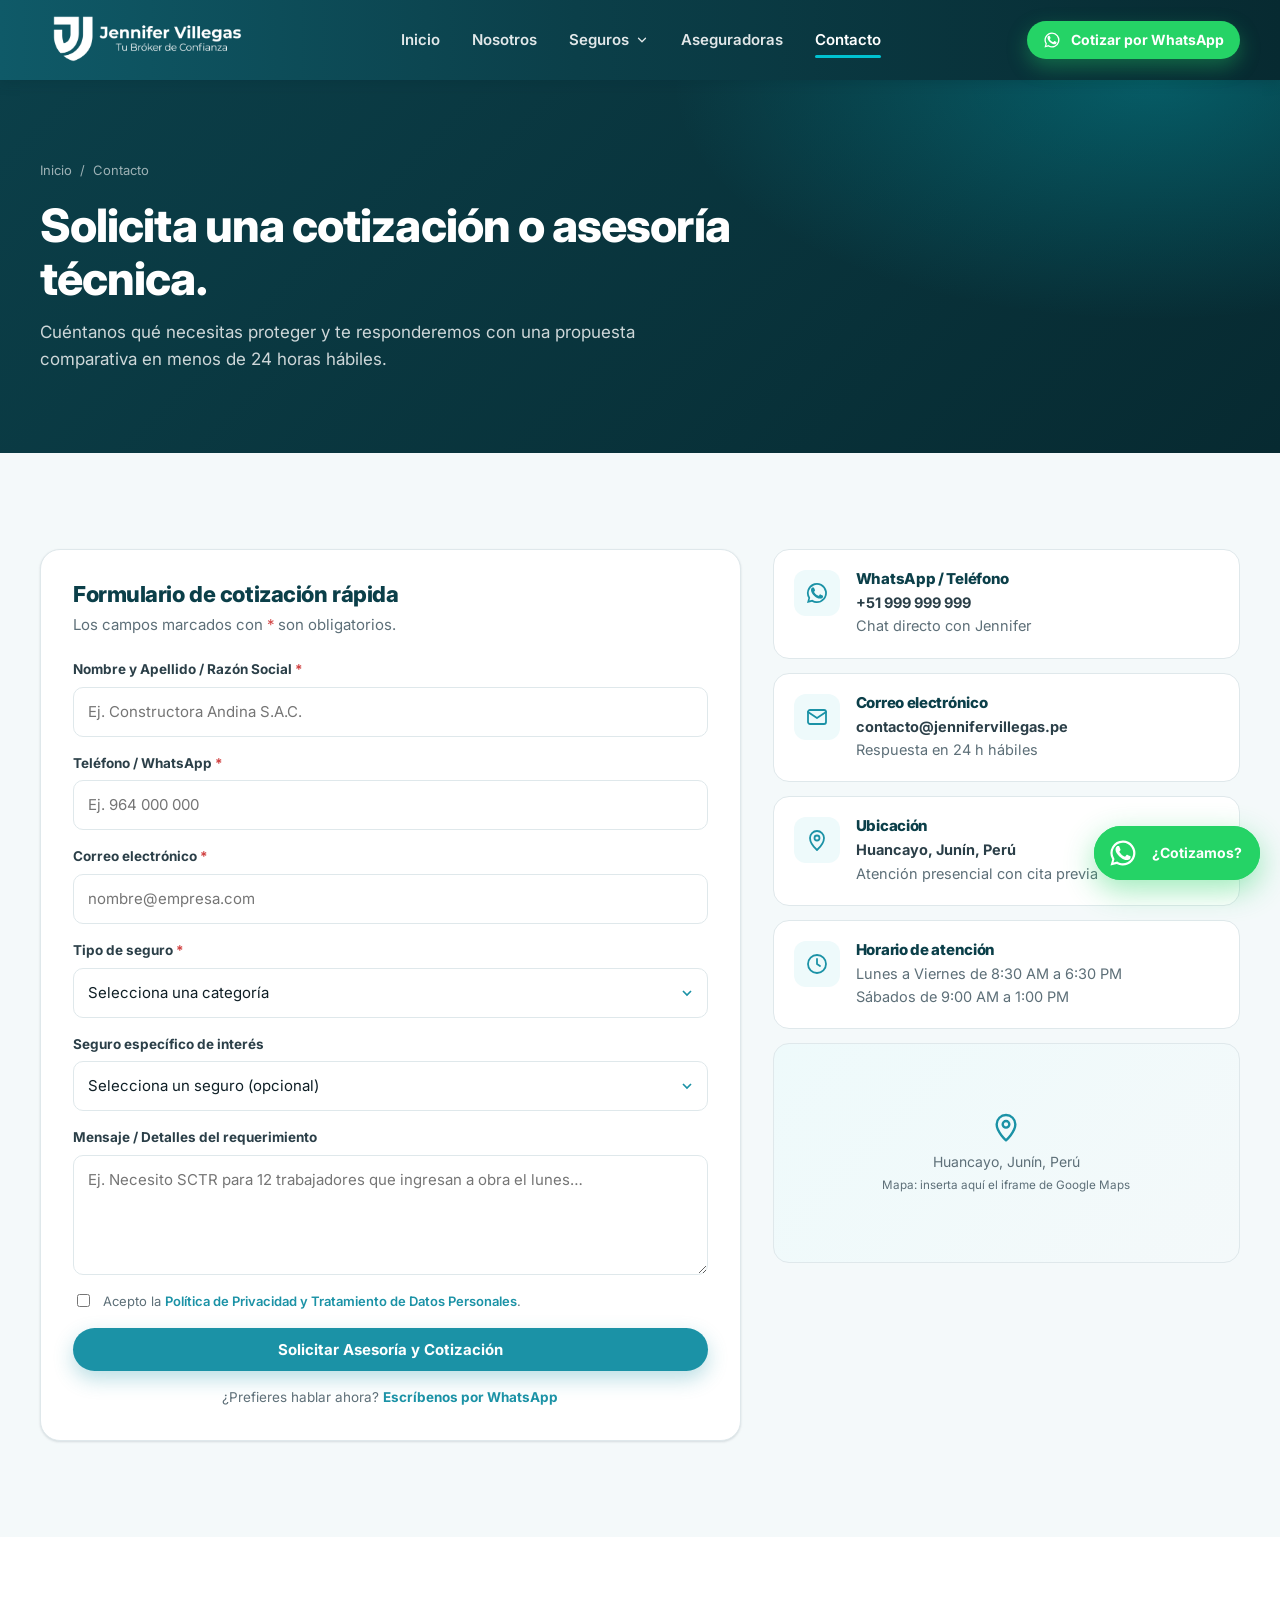
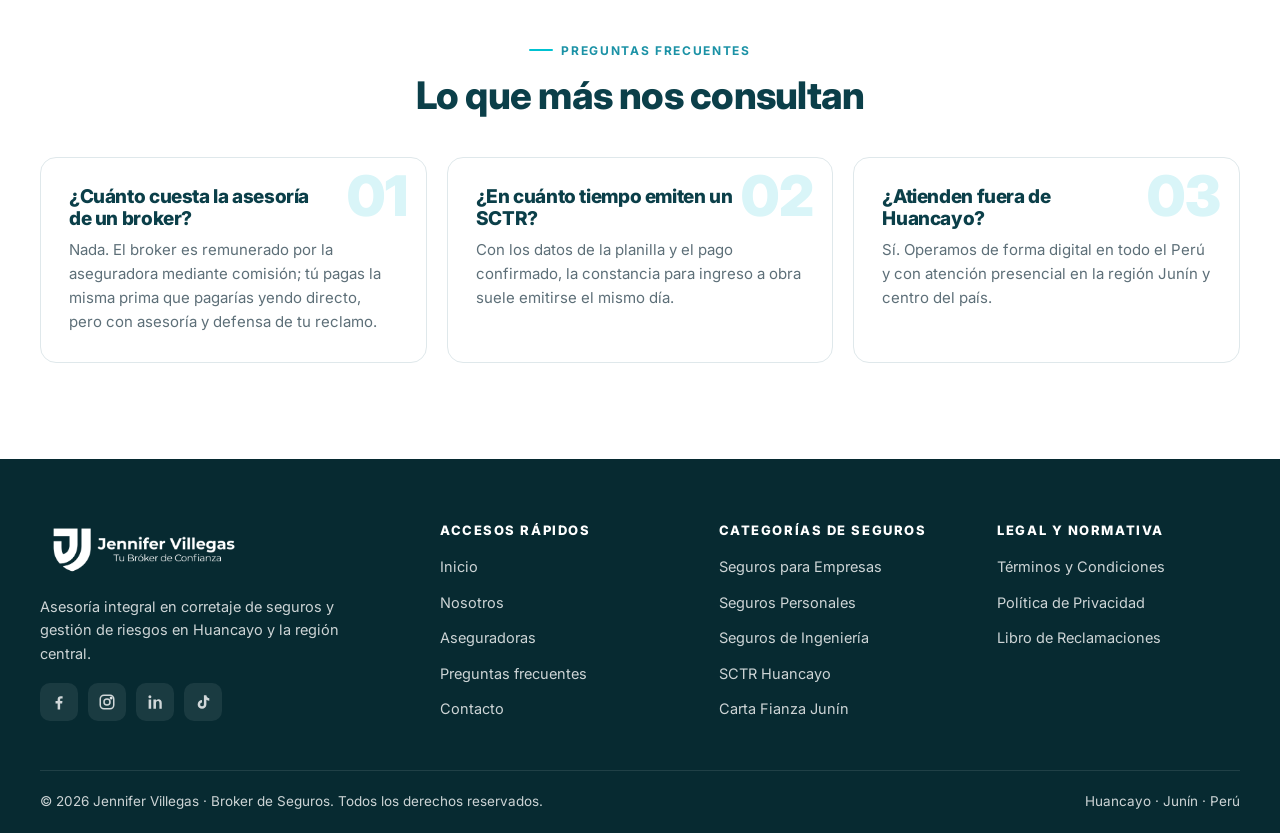
==== contacto.html @ 3c74473f "Sitio web Jennifer Villegas · Broker de Seguros (HTML/CSS/JS) Inicio, Nosotros, catálogo de seguros " ====
<!DOCTYPE html>
<html lang="es">
<head>
  <meta charset="UTF-8">
  <meta name="viewport" content="width=device-width, initial-scale=1">
  <title>Contacto y Cotizador | Jennifer Villegas · Broker de Seguros</title>
  <meta name="description" content="Solicita una cotización o asesoría técnica en seguros. Atención en Huancayo, Junín y todo el Perú por WhatsApp y correo.">
  <meta name="keywords" content="broker de seguros en Huancayo, SCTR Huancayo, carta fianza Junín, seguro vehicular, SOAT, vida ley, EPS, seguro CAR, corredor de seguros Huancayo">
  <meta name="author" content="Jennifer Villegas · Broker de Seguros">
  <meta name="robots" content="index, follow">
  <link rel="canonical" href="https://www.jennifervillegas.pe/contacto.html">
  <meta property="og:type" content="website">
  <meta property="og:locale" content="es_PE">
  <meta property="og:title" content="Contacto y Cotizador | Jennifer Villegas · Broker de Seguros">
  <meta property="og:description" content="Solicita una cotización o asesoría técnica en seguros. Atención en Huancayo, Junín y todo el Perú por WhatsApp y correo.">
  <meta property="og:image" content="assets/img/logo-cuadrado.png">
  <link rel="icon" type="image/png" href="assets/img/favicon.png">
  <link rel="preconnect" href="https://fonts.googleapis.com">
  <link rel="preconnect" href="https://fonts.gstatic.com" crossorigin>
  <link href="https://fonts.googleapis.com/css2?family=Inter:wght@400;500;600;700;800;900&display=swap" rel="stylesheet">
  <link rel="stylesheet" href="assets/css/styles.css">
  <script type="application/ld+json">
  {
    "@context": "https://schema.org",
    "@type": ["InsuranceAgency", "LocalBusiness"],
    "name": "Jennifer Villegas · Broker de Seguros",
    "description": "Broker de seguros independiente en Huancayo. SCTR, Vida Ley, Carta Fianza, EPS, seguro vehicular, SOAT y seguros de ingeniería.",
    "image": "assets/img/logo-cuadrado.png",
    "address": { "@type": "PostalAddress", "addressLocality": "Huancayo", "addressRegion": "Junín", "addressCountry": "PE" },
    "areaServed": "Perú",
    "openingHoursSpecification": [
      { "@type": "OpeningHoursSpecification", "dayOfWeek": ["Monday","Tuesday","Wednesday","Thursday","Friday"], "opens": "08:30", "closes": "18:30" },
      { "@type": "OpeningHoursSpecification", "dayOfWeek": "Saturday", "opens": "09:00", "closes": "13:00" }
    ]
  }
  </script>
</head>
<body>
<!-- ===================== HEADER ===================== -->
<header class="header">
  <div class="container header__inner">
    <a class="brand" href="index.html" aria-label="Jennifer Villegas · Broker de Seguros, inicio">
      <img src="assets/img/logo-horizontal-blanco.png" alt="Jennifer Villegas · Tu Bróker de Confianza" width="220" height="60">
    </a>

    <nav class="nav" aria-label="Navegación principal">
      <ul class="nav__list">
        <li class="nav__item"><a class="nav__link" href="index.html">Inicio</a></li>
        <li class="nav__item"><a class="nav__link" href="nosotros.html">Nosotros</a></li>
        <li class="nav__item nav__item--mega">
          <a class="nav__link" href="seguros.html" aria-haspopup="true">Seguros <span data-icon="chevron"></span></a>
          <div class="mega">
            <div class="mega__col">
              <h4><span data-icon="building"></span> Empresas</h4>
              <a href="seguros.html#carta-fianza">Carta Fianza</a>
              <a href="seguros.html#sctr">SCTR (Salud y Pensión)</a>
              <a href="seguros.html#vida-ley">Vida Ley (D.L. 688)</a>
              <a href="seguros.html#eps">EPS</a>
              <a href="seguros.html#seguro-credito">Seguro de Crédito</a>
              <a href="seguros.html#multiriesgo">Seguro Multiriesgo</a>
              <a class="mega__all" href="seguros.html#empresas">Ver todos →</a>
            </div>
            <div class="mega__col">
              <h4><span data-icon="users"></span> Personales</h4>
              <a href="seguros.html#soat">SOAT Digital</a>
              <a href="seguros.html#vehicular">Seguro Vehicular</a>
              <a href="seguros.html#accidentes-personales">Accidentes Personales</a>
              <a href="seguros.html#salud">Seguro de Salud</a>
              <a href="seguros.html#vida-devolucion">Vida Devolución</a>
              <a href="seguros.html#transporte-carga">Transporte de Carga</a>
              <a class="mega__all" href="seguros.html#personales">Ver todos →</a>
            </div>
            <div class="mega__col">
              <h4><span data-icon="crane"></span> Ingeniería</h4>
              <a href="seguros.html#car">Seguro CAR (Todo Riesgo Construcción)</a>
              <a href="seguros.html#trec">Seguro TREC (Maquinaria)</a>
              <a href="seguros.html#ear">Seguro EAR (Todo Riesgo Montaje)</a>
              <a href="seguros.html#responsabilidad-civil">Responsabilidad Civil</a>
              <a class="mega__all" href="seguros.html#ingenieria">Ver todos →</a>
            </div>
          </div>
        </li>
        <li class="nav__item"><a class="nav__link" href="index.html#aseguradoras">Aseguradoras</a></li>
        <li class="nav__item"><a class="nav__link" href="contacto.html">Contacto</a></li>
      </ul>
    </nav>

    <div class="header__actions">
      <a class="btn btn--wa btn--sm header__cta" data-wa><span data-icon="whatsapp"></span> Cotizar por WhatsApp</a>
      <button class="burger" data-drawer-open aria-label="Abrir menú"><span data-icon="burger"><svg viewBox="0 0 24 24" fill="none" stroke="currentColor" stroke-width="2.2" stroke-linecap="round"><path d="M4 7h16M4 12h16M4 17h16"/></svg></span></button>
    </div>
  </div>
</header>

<!-- Drawer móvil -->
<div class="drawer" id="drawer" aria-hidden="true">
  <div class="drawer__backdrop" data-drawer-close></div>
  <div class="drawer__panel" role="dialog" aria-label="Menú">
    <div class="drawer__head">
      <img src="assets/img/logo-horizontal.png" alt="Jennifer Villegas">
      <button class="drawer__close" data-drawer-close aria-label="Cerrar menú"><span data-icon="close"></span></button>
    </div>
    <ul class="drawer__nav">
      <li><a href="index.html">Inicio</a></li>
      <li><a href="nosotros.html">Nosotros</a></li>
      <li class="drawer__acc">
        <button type="button" aria-expanded="false">Seguros <span data-icon="chevron"></span></button>
        <div class="drawer__sub">
          <h5>Empresas</h5>
          <a href="seguros.html#carta-fianza">Carta Fianza</a>
          <a href="seguros.html#sctr">SCTR (Salud y Pensión)</a>
          <a href="seguros.html#vida-ley">Vida Ley (D.L. 688)</a>
          <a href="seguros.html#eps">EPS</a>
          <a href="seguros.html#seguro-credito">Seguro de Crédito</a>
          <a href="seguros.html#multiriesgo">Seguro Multiriesgo</a>
          <h5>Personales</h5>
          <a href="seguros.html#soat">SOAT Digital</a>
          <a href="seguros.html#vehicular">Seguro Vehicular</a>
          <a href="seguros.html#accidentes-personales">Accidentes Personales</a>
          <a href="seguros.html#salud">Seguro de Salud</a>
          <a href="seguros.html#vida-devolucion">Vida Devolución</a>
          <a href="seguros.html#transporte-carga">Transporte de Carga</a>
          <h5>Ingeniería</h5>
          <a href="seguros.html#car">Seguro CAR</a>
          <a href="seguros.html#trec">Seguro TREC</a>
          <a href="seguros.html#ear">Seguro EAR</a>
          <a href="seguros.html#responsabilidad-civil">Responsabilidad Civil</a>
        </div>
      </li>
      <li><a href="index.html#aseguradoras">Aseguradoras</a></li>
      <li><a href="contacto.html">Contacto</a></li>
    </ul>
    <div class="drawer__foot">
      <a class="btn btn--wa btn--block" data-wa><span data-icon="whatsapp"></span> Cotizar por WhatsApp</a>
      <a class="btn btn--outline-teal btn--block" href="contacto.html">Solicitar asesoría</a>
    </div>
  </div>
</div>

<main>
<section class="page-hero">
  <div class="container">
    <div class="crumbs"><a href="index.html">Inicio</a><span>/</span><span>Contacto</span></div>
    <h1>Solicita una cotización o asesoría técnica.</h1>
    <p>Cuéntanos qué necesitas proteger y te responderemos con una propuesta comparativa en menos de 24 horas hábiles.</p>
  </div>
</section>

<section class="section section--tint">
  <div class="container contact">
    <!-- Formulario -->
    <div class="form-card reveal">
      <h2>Formulario de cotización rápida</h2>
      <p>Los campos marcados con <span style="color:#d14343">*</span> son obligatorios.</p>

      <form id="quote-form" class="form-grid" novalidate>
        <div class="field">
          <label for="f-name">Nombre y Apellido / Razón Social <span>*</span></label>
          <input id="f-name" name="nombre" type="text" required minlength="3" placeholder="Ej. Constructora Andina S.A.C.">
          <span class="field__error">Ingresa tu nombre o razón social.</span>
        </div>
        <div class="field">
          <label for="f-phone">Teléfono / WhatsApp <span>*</span></label>
          <input id="f-phone" name="telefono" type="tel" required inputmode="tel" placeholder="Ej. 964 000 000">
          <span class="field__error">Ingresa un número de teléfono válido.</span>
        </div>
        <div class="field">
          <label for="f-email">Correo electrónico <span>*</span></label>
          <input id="f-email" name="email" type="email" required placeholder="nombre@empresa.com">
          <span class="field__error">Ingresa un correo válido.</span>
        </div>
        <div class="field">
          <label for="f-cat">Tipo de seguro <span>*</span></label>
          <select id="f-cat" name="categoria" required>
            <option value="">Selecciona una categoría</option>
            <option value="empresas">Seguros para Empresas</option>
            <option value="personales">Seguros Personales</option>
            <option value="ingenieria">Seguros de Ingeniería</option>
          </select>
          <span class="field__error">Selecciona el tipo de seguro.</span>
        </div>
        <div class="field">
          <label for="f-prod">Seguro específico de interés</label>
          <select id="f-prod" name="seguro"><option value="">Selecciona un seguro (opcional)</option></select>
        </div>
        <div class="field">
          <label for="f-msg">Mensaje / Detalles del requerimiento</label>
          <textarea id="f-msg" name="mensaje" placeholder="Ej. Necesito SCTR para 12 trabajadores que ingresan a obra el lunes…"></textarea>
        </div>
        <label class="form-consent">
          <input type="checkbox" required>
          <span>Acepto la <a href="privacidad.html" style="color:var(--teal-600);font-weight:600">Política de Privacidad y Tratamiento de Datos Personales</a>.</span>
        </label>
        <button class="btn btn--teal btn--block" type="submit">Solicitar Asesoría y Cotización</button>
        <p class="form-alt">¿Prefieres hablar ahora? <a data-wa>Escríbenos por WhatsApp</a></p>
      </form>

      <div class="form-success" id="form-success">
        <span data-icon="check" style="display:block;width:64px;height:64px;margin:0 auto 14px;color:var(--wa)"></span>
        <h3>¡Solicitud lista!</h3>
        <p>Se abrió tu cliente de correo con el mensaje preparado. Si lo prefieres, envíanos el mismo detalle por WhatsApp para una respuesta más rápida.</p>
        <a class="btn btn--wa" id="form-wa" href="#" target="_blank" rel="noopener"><span data-icon="whatsapp"></span> Enviar por WhatsApp</a>
      </div>
    </div>

    <!-- Canales directos -->
    <div class="reveal" data-delay="1">
      <div class="info-cards">
        <a class="info-card" data-wa>
          <div class="info-card__icon"><span data-icon="whatsapp"></span></div>
          <div><h3>WhatsApp / Teléfono</h3><p><strong data-text="phone"></strong><br>Chat directo con Jennifer</p></div>
        </a>
        <a class="info-card" data-mail>
          <div class="info-card__icon"><span data-icon="mail"></span></div>
          <div><h3>Correo electrónico</h3><p><strong data-text="email"></strong><br>Respuesta en 24 h hábiles</p></div>
        </a>
        <div class="info-card">
          <div class="info-card__icon"><span data-icon="pin"></span></div>
          <div><h3>Ubicación</h3><p><strong data-text="city"></strong><br>Atención presencial con cita previa</p></div>
        </div>
        <div class="info-card">
          <div class="info-card__icon"><span data-icon="clock"></span></div>
          <div><h3>Horario de atención</h3><p>Lunes a Viernes de 8:30 AM a 6:30 PM<br>Sábados de 9:00 AM a 1:00 PM</p></div>
        </div>
        <div class="map-placeholder">
          <!-- Reemplaza este bloque por el iframe de Google Maps de la oficina -->
          <div><span data-icon="pin" style="display:block;width:32px;height:32px;margin:0 auto 8px;color:var(--teal-600)"></span>Huancayo, Junín, Perú<br><small>Mapa: inserta aquí el iframe de Google Maps</small></div>
        </div>
      </div>
    </div>
  </div>
</section>

<section class="section" id="faq">
  <div class="container">
    <div class="section-head reveal">
      <span class="eyebrow">Preguntas frecuentes</span>
      <h2>Lo que más nos consultan</h2>
    </div>
    <div class="pillars">
      <article class="pillar reveal" data-delay="1">
        <h3>¿Cuánto cuesta la asesoría de un broker?</h3>
        <p>Nada. El broker es remunerado por la aseguradora mediante comisión; tú pagas la misma prima que pagarías yendo directo, pero con asesoría y defensa de tu reclamo.</p>
      </article>
      <article class="pillar reveal" data-delay="2">
        <h3>¿En cuánto tiempo emiten un SCTR?</h3>
        <p>Con los datos de la planilla y el pago confirmado, la constancia para ingreso a obra suele emitirse el mismo día.</p>
      </article>
      <article class="pillar reveal" data-delay="3">
        <h3>¿Atienden fuera de Huancayo?</h3>
        <p>Sí. Operamos de forma digital en todo el Perú y con atención presencial en la región Junín y centro del país.</p>
      </article>
    </div>
  </div>
</section>
</main>

<!-- ===================== FOOTER ===================== -->
<footer class="footer">
  <div class="container">
    <div class="footer__grid">
      <div class="footer__brand">
        <img src="assets/img/logo-horizontal-blanco.png" alt="Jennifer Villegas · Tu Bróker de Confianza">
        <p>Asesoría integral en corretaje de seguros y gestión de riesgos en Huancayo y la región central.</p>
        <div class="footer__social">
          <a href="#" aria-label="Facebook"><svg viewBox="0 0 24 24" fill="currentColor"><path d="M13.5 22v-8h2.7l.4-3.2h-3.1V8.8c0-.9.3-1.6 1.6-1.6h1.7V4.4c-.3 0-1.3-.1-2.5-.1-2.5 0-4.1 1.5-4.1 4.2v2.3H7.4V14h2.8v8z"/></svg></a>
          <a href="#" aria-label="Instagram"><svg viewBox="0 0 24 24" fill="none" stroke="currentColor" stroke-width="2"><rect x="3" y="3" width="18" height="18" rx="5"/><circle cx="12" cy="12" r="4"/><circle cx="17.5" cy="6.5" r="1" fill="currentColor"/></svg></a>
          <a href="#" aria-label="LinkedIn"><svg viewBox="0 0 24 24" fill="currentColor"><path d="M6.9 8.5H3.5V21h3.4zM5.2 3a2 2 0 1 0 0 4 2 2 0 0 0 0-4zM21 13.3c0-3.4-1.8-5-4.3-5-2 0-2.9 1.1-3.4 1.9V8.5H9.9V21h3.4v-6.8c0-1.8.3-3.5 2.5-3.5 2.1 0 2.1 2 2.1 3.6V21H21z"/></svg></a>
          <a href="#" aria-label="TikTok"><svg viewBox="0 0 24 24" fill="currentColor"><path d="M16.5 3c.3 2.3 1.6 3.7 3.9 3.9v3.3c-1.4 0-2.7-.4-3.9-1.2v6.2A5.8 5.8 0 1 1 10.7 9.4v3.4a2.5 2.5 0 1 0 2.5 2.5V3z"/></svg></a>
        </div>
      </div>
      <div>
        <h4>Accesos rápidos</h4>
        <ul class="footer__links">
          <li><a href="index.html">Inicio</a></li>
          <li><a href="nosotros.html">Nosotros</a></li>
          <li><a href="index.html#aseguradoras">Aseguradoras</a></li>
          <li><a href="contacto.html#faq">Preguntas frecuentes</a></li>
          <li><a href="contacto.html">Contacto</a></li>
        </ul>
      </div>
      <div>
        <h4>Categorías de seguros</h4>
        <ul class="footer__links">
          <li><a href="seguros.html#empresas">Seguros para Empresas</a></li>
          <li><a href="seguros.html#personales">Seguros Personales</a></li>
          <li><a href="seguros.html#ingenieria">Seguros de Ingeniería</a></li>
          <li><a href="seguros.html#sctr">SCTR Huancayo</a></li>
          <li><a href="seguros.html#carta-fianza">Carta Fianza Junín</a></li>
        </ul>
      </div>
      <div>
        <h4>Legal y normativa</h4>
        <ul class="footer__links">
          <li><a href="terminos.html">Términos y Condiciones</a></li>
          <li><a href="privacidad.html">Política de Privacidad</a></li>
          <li><a href="libro-reclamaciones.html">Libro de Reclamaciones</a></li>
        </ul>
      </div>
    </div>
    <div class="footer__bottom">
      <span>© <span data-text="year"></span> Jennifer Villegas · Broker de Seguros. Todos los derechos reservados.</span>
      <span>Huancayo · Junín · Perú</span>
    </div>
  </div>
</footer>

<!-- Botón flotante WhatsApp -->
<a class="wa-float" data-wa aria-label="Chatear por WhatsApp">
  <span data-icon="whatsapp"></span><span>¿Cotizamos?</span>
</a>

<script src="assets/js/data.js"></script>
<script src="assets/js/main.js"></script>
</body>
</html>
---- assets/css/styles.css ----
/* =====================================================================
   Jennifer Villegas · Broker de Seguros — Hoja de estilos global
   Paleta derivada del logotipo (teal #1b92a6 / cyan #00c2d1)
   ===================================================================== */

:root {
  /* Marca */
  --teal-950: #072a31;
  --teal-900: #0b3f49;
  --teal-800: #0f5a68;
  --teal-700: #14788a;
  --teal-600: #1b92a6;
  --teal-500: #1fa5bb;
  --cyan-500: #00c2d1;
  --cyan-400: #22d3e1;
  --cyan-100: #d9f5f8;
  --cyan-50: #eefafb;

  /* Neutros */
  --ink: #0f1f26;
  --ink-2: #2b3f48;
  --muted: #5d6f78;
  --line: #dfe8eb;
  --bg: #f4f9fa;
  --white: #ffffff;

  /* Terceros */
  --wa: #25d366;
  --wa-dark: #1da851;

  /* Sistema */
  --radius: 16px;
  --radius-sm: 10px;
  --radius-pill: 999px;
  --shadow-sm: 0 1px 2px rgba(7, 42, 49, .06), 0 1px 3px rgba(7, 42, 49, .08);
  --shadow-md: 0 8px 24px rgba(7, 42, 49, .10);
  --shadow-lg: 0 20px 50px rgba(7, 42, 49, .18);
  --container: 1200px;
  --header-h: 80px;
  --font: 'Inter', system-ui, -apple-system, 'Segoe UI', Roboto, sans-serif;
}

/* ---------- Reset ---------- */
*, *::before, *::after { box-sizing: border-box; }
html { scroll-behavior: smooth; -webkit-text-size-adjust: 100%; }
html, body { overflow-x: hidden; }
body {
  margin: 0;
  font-family: var(--font);
  font-size: 16px;
  line-height: 1.6;
  color: var(--ink);
  background: var(--white);
  -webkit-font-smoothing: antialiased;
}
img, svg { display: block; max-width: 100%; }
a { color: inherit; text-decoration: none; }
button { font: inherit; cursor: pointer; border: 0; background: none; color: inherit; }
ul { margin: 0; padding: 0; list-style: none; }
h1, h2, h3, h4 { margin: 0; line-height: 1.15; font-weight: 800; letter-spacing: -.02em; }
p { margin: 0; }
:focus-visible { outline: 3px solid var(--cyan-400); outline-offset: 3px; }
.sr-only { position: absolute; width: 1px; height: 1px; overflow: hidden; clip: rect(0 0 0 0); white-space: nowrap; }

.container { width: min(var(--container), 100% - 32px); margin-inline: auto; }
.section { padding: clamp(56px, 8vw, 96px) 0; }
.section--tint { background: var(--bg); }
.section-head { max-width: 720px; margin: 0 auto 40px; text-align: center; }
.section-head--left { margin-inline: 0; text-align: left; }
.eyebrow {
  display: inline-flex; align-items: center; gap: 8px;
  font-size: 12px; font-weight: 700; letter-spacing: .14em; text-transform: uppercase;
  color: var(--teal-600); margin-bottom: 14px;
}
.eyebrow::before { content: ''; width: 24px; height: 2px; background: var(--cyan-500); border-radius: 2px; }
.section-head h2, .h2 { font-size: clamp(26px, 3.4vw, 38px); color: var(--teal-900); }
.section-head p { margin-top: 14px; color: var(--muted); font-size: 17px; }

/* ---------- Botones ---------- */
.btn {
  display: inline-flex; align-items: center; justify-content: center; gap: 10px;
  padding: 14px 24px; border-radius: var(--radius-pill);
  font-weight: 700; font-size: 15px; line-height: 1;
  transition: transform .2s ease, box-shadow .2s ease, background .2s ease, color .2s ease;
  white-space: nowrap;
}
.btn svg { width: 18px; height: 18px; flex: none; }
.btn:hover { transform: translateY(-2px); }
.btn:active { transform: translateY(0); }
.btn--primary { background: var(--cyan-500); color: var(--teal-950); box-shadow: 0 8px 20px rgba(0, 194, 209, .35); }
.btn--primary:hover { background: var(--cyan-400); }
.btn--teal { background: var(--teal-600); color: #fff; box-shadow: 0 8px 20px rgba(27, 146, 166, .3); }
.btn--teal:hover { background: var(--teal-700); }
.btn--outline { border: 2px solid rgba(255, 255, 255, .5); color: #fff; }
.btn--outline:hover { border-color: #fff; background: rgba(255, 255, 255, .08); }
.btn--outline-teal { border: 2px solid var(--teal-600); color: var(--teal-700); }
.btn--outline-teal:hover { background: var(--cyan-50); }
.btn--wa { background: var(--wa); color: #fff; box-shadow: 0 8px 20px rgba(37, 211, 102, .35); }
.btn--wa:hover { background: var(--wa-dark); }
.btn--ghost { color: var(--teal-700); padding-inline: 8px; }
.btn--ghost:hover { color: var(--teal-900); }
.btn--sm { padding: 10px 16px; font-size: 14px; }
.btn--block { width: 100%; }

/* ---------- Header ---------- */
.header {
  position: sticky; top: 0; z-index: 100;
  background: linear-gradient(90deg, var(--teal-800) 0%, var(--teal-900) 45%, var(--teal-950) 100%);
  color: #fff;
  box-shadow: 0 2px 12px rgba(7, 42, 49, .25);
  transition: box-shadow .2s;
}
.header.is-scrolled { box-shadow: 0 6px 24px rgba(7, 42, 49, .4); }
.header__inner { display: flex; align-items: center; justify-content: space-between; height: var(--header-h); gap: 24px; }
.brand { display: inline-flex; align-items: center; flex: none; }
.brand img { height: 52px; width: auto; }

.nav { display: none; }
.nav__list { display: flex; align-items: center; gap: 4px; }
.nav__item { position: relative; }
.nav__link {
  display: inline-flex; align-items: center; gap: 6px;
  padding: 10px 14px; font-weight: 600; font-size: 15px; color: rgba(255, 255, 255, .88);
  position: relative; border-radius: 8px;
}
.nav__link::after {
  content: ''; position: absolute; left: 14px; right: 14px; bottom: 4px; height: 3px;
  background: var(--cyan-500); border-radius: 3px; transform: scaleX(0); transform-origin: left;
  transition: transform .25s ease;
}
.nav__link:hover, .nav__link.is-active, .nav__item.is-open > .nav__link { color: #fff; }
.nav__link:hover::after, .nav__link.is-active::after, .nav__item.is-open > .nav__link::after { transform: scaleX(1); }
.nav__link svg { width: 14px; height: 14px; transition: transform .25s; }
.nav__item.is-open > .nav__link svg { transform: rotate(180deg); }

/* Mega menú */
.mega {
  position: absolute; top: calc(100% + 10px); left: 50%; transform: translateX(-50%) translateY(8px);
  width: min(920px, calc(100vw - 32px));
  background: #fff; color: var(--ink); border-radius: var(--radius);
  box-shadow: var(--shadow-lg); padding: 28px;
  display: grid; grid-template-columns: repeat(3, 1fr); gap: 28px;
  opacity: 0; visibility: hidden; transition: opacity .2s, transform .2s, visibility .2s;
}
.mega::before { content: ''; position: absolute; top: -10px; left: 0; right: 0; height: 10px; }
.nav__item.is-open > .mega, .nav__item:hover > .mega { opacity: 1; visibility: visible; transform: translateX(-50%) translateY(0); }
.mega__col h4 {
  display: flex; align-items: center; gap: 10px;
  font-size: 13px; letter-spacing: .1em; text-transform: uppercase; color: var(--teal-700);
  padding-bottom: 12px; border-bottom: 2px solid var(--cyan-100); margin-bottom: 12px;
}
.mega__col h4 svg { width: 20px; height: 20px; color: var(--cyan-500); }
.mega__col a { display: block; padding: 7px 10px; margin-inline: -10px; border-radius: 8px; font-size: 14.5px; color: var(--ink-2); font-weight: 500; }
.mega__col a:hover { background: var(--cyan-50); color: var(--teal-800); }
.mega__col .mega__all { margin-top: 8px; color: var(--teal-600); font-weight: 700; }
.mega__col .mega__all:hover { background: none; color: var(--teal-900); }

.header__actions { display: flex; align-items: center; gap: 10px; }
.header__cta { display: none; }
.burger {
  display: inline-flex; align-items: center; justify-content: center;
  width: 44px; height: 44px; border-radius: 10px; border: 1px solid rgba(255, 255, 255, .25); color: #fff;
}
.burger svg { width: 22px; height: 22px; }

/* Drawer móvil */
.drawer {
  position: fixed; inset: 0; z-index: 200; visibility: hidden; pointer-events: none; overflow: hidden;
}
.drawer.is-open { visibility: visible; pointer-events: auto; }
.drawer__backdrop { position: absolute; inset: 0; background: rgba(7, 42, 49, .6); opacity: 0; transition: opacity .25s; }
.drawer.is-open .drawer__backdrop { opacity: 1; }
.drawer__panel {
  position: absolute; top: 0; right: 0; bottom: 0; width: min(360px, 88vw);
  background: #fff; color: var(--ink); display: flex; flex-direction: column;
  transform: translateX(100%); transition: transform .3s cubic-bezier(.2, .8, .2, 1);
  overflow-y: auto;
}
.drawer.is-open .drawer__panel { transform: translateX(0); }
.drawer__head { display: flex; align-items: center; justify-content: space-between; padding: 16px 20px; border-bottom: 1px solid var(--line); }
.drawer__head img { height: 42px; }
.drawer__close { width: 40px; height: 40px; border-radius: 10px; display: grid; place-items: center; background: var(--bg); }
.drawer__close svg { width: 20px; height: 20px; }
.drawer__nav { padding: 12px 20px; flex: 1; }
.drawer__nav > li > a, .drawer__acc > button {
  display: flex; align-items: center; justify-content: space-between; width: 100%;
  padding: 14px 4px; font-weight: 600; font-size: 16px; border-bottom: 1px solid var(--line); text-align: left;
}
.drawer__acc > button svg { width: 16px; height: 16px; transition: transform .25s; color: var(--teal-600); }
.drawer__acc.is-open > button svg { transform: rotate(180deg); }
.drawer__sub { display: none; padding: 8px 0 8px 12px; }
.drawer__acc.is-open .drawer__sub { display: block; }
.drawer__sub h5 { margin: 10px 0 4px; font-size: 12px; letter-spacing: .1em; text-transform: uppercase; color: var(--teal-600); }
.drawer__sub a { display: block; padding: 8px 4px; font-size: 14.5px; color: var(--ink-2); }
.drawer__foot { padding: 20px; border-top: 1px solid var(--line); display: grid; gap: 10px; }

/* ---------- Hero principal ---------- */
.hero {
  position: relative; overflow: hidden; color: #fff;
  background: radial-gradient(1200px 600px at 85% 10%, rgba(0, 194, 209, .35), transparent 60%),
              linear-gradient(135deg, var(--teal-900) 0%, var(--teal-950) 60%, #04191e 100%);
}
.hero::before {
  content: ''; position: absolute; inset: 0; pointer-events: none;
  background-image: linear-gradient(rgba(255, 255, 255, .05) 1px, transparent 1px), linear-gradient(90deg, rgba(255, 255, 255, .05) 1px, transparent 1px);
  background-size: 48px 48px;
  mask-image: radial-gradient(ellipse at 70% 40%, #000 20%, transparent 70%);
  -webkit-mask-image: radial-gradient(ellipse at 70% 40%, #000 20%, transparent 70%);
}
.hero__inner { position: relative; display: grid; gap: 40px; padding: clamp(56px, 9vw, 110px) 0; align-items: center; }
.hero__badge {
  display: inline-flex; align-items: center; gap: 8px;
  padding: 8px 14px; border-radius: var(--radius-pill);
  background: rgba(255, 255, 255, .1); border: 1px solid rgba(255, 255, 255, .2);
  font-size: 13px; font-weight: 600; margin-bottom: 22px;
}
.hero__badge svg { width: 16px; height: 16px; color: var(--cyan-400); }
.hero h1 { font-size: clamp(34px, 5.2vw, 58px); max-width: 640px; }
.hero h1 em { font-style: normal; color: var(--cyan-400); }
.hero__sub { margin-top: 20px; max-width: 580px; font-size: clamp(16px, 1.6vw, 19px); color: rgba(255, 255, 255, .8); }
.hero__ctas { display: flex; flex-wrap: wrap; gap: 12px; margin-top: 32px; }
.hero__meta { display: flex; flex-wrap: wrap; gap: 24px; margin-top: 36px; color: rgba(255, 255, 255, .75); font-size: 14px; }
.hero__meta div { display: flex; align-items: center; gap: 8px; }
.hero__meta svg { width: 18px; height: 18px; color: var(--cyan-400); }

/* Tarjeta de cotización rápida en el hero */
.quick {
  background: #fff; color: var(--ink); border-radius: 20px; padding: 28px; box-shadow: var(--shadow-lg);
  position: relative;
}
.quick::before {
  content: ''; position: absolute; inset: -1px; border-radius: 21px; z-index: -1;
  background: linear-gradient(135deg, var(--cyan-400), transparent 50%, var(--teal-500));
  opacity: .7;
}
.quick h3 { font-size: 18px; color: var(--teal-900); }
.quick p { color: var(--muted); font-size: 14px; margin-top: 4px; }
.quick__grid { display: grid; grid-template-columns: 1fr 1fr; gap: 10px; margin: 18px 0; }
.quick__opt {
  display: flex; align-items: center; gap: 10px; padding: 12px; border-radius: 12px;
  border: 1.5px solid var(--line); font-weight: 600; font-size: 14px; text-align: left; transition: .2s;
}
.quick__opt svg { width: 22px; height: 22px; color: var(--teal-600); flex: none; }
.quick__opt:hover { border-color: var(--teal-500); background: var(--cyan-50); }
.quick__opt.is-selected { border-color: var(--teal-600); background: var(--cyan-100); color: var(--teal-900); }
.quick__note { font-size: 12.5px; color: var(--muted); text-align: center; margin-top: 10px; }

/* ---------- Propuesta de valor ---------- */
.values { display: grid; gap: 20px; }
.value {
  background: #fff; border: 1px solid var(--line); border-radius: var(--radius); padding: 30px;
  transition: transform .25s, box-shadow .25s, border-color .25s;
}
.value:hover { transform: translateY(-6px); box-shadow: var(--shadow-md); border-color: var(--cyan-400); }
.value__icon {
  width: 56px; height: 56px; border-radius: 14px; display: grid; place-items: center; margin-bottom: 20px;
  background: linear-gradient(135deg, var(--cyan-100), #fff); color: var(--teal-600);
  border: 1px solid var(--cyan-100);
}
.value__icon svg { width: 28px; height: 28px; }
.value h3 { font-size: 19px; color: var(--teal-900); margin-bottom: 10px; }
.value p { color: var(--muted); font-size: 15px; }

/* ---------- Chips de categorías ---------- */
.chips { display: flex; flex-wrap: wrap; justify-content: center; gap: 10px; margin-bottom: 40px; }
.chip {
  display: inline-flex; align-items: center; gap: 8px; padding: 10px 18px;
  border-radius: var(--radius-pill); border: 1.5px solid var(--line); background: #fff;
  font-weight: 600; font-size: 14px; color: var(--ink-2); transition: .2s;
}
.chip svg { width: 18px; height: 18px; color: var(--teal-600); }
.chip:hover { border-color: var(--teal-500); color: var(--teal-800); }
.chip.is-active { background: var(--teal-900); border-color: var(--teal-900); color: #fff; }
.chip.is-active svg { color: var(--cyan-400); }

/* ---------- Módulo de seguros (3 columnas) ---------- */
.solutions { display: grid; gap: 20px; }
.solcol {
  background: #fff; border-radius: var(--radius); border: 1px solid var(--line);
  overflow: hidden; display: flex; flex-direction: column;
  transition: box-shadow .25s, transform .25s;
}
.solcol:hover { box-shadow: var(--shadow-md); }
.solcol.is-highlight { box-shadow: 0 0 0 3px var(--cyan-400), var(--shadow-md); }
.solcol__head {
  padding: 24px; color: #fff;
  background: linear-gradient(135deg, var(--teal-700), var(--teal-900));
  display: flex; align-items: center; gap: 14px;
}
.solcol:nth-child(2) .solcol__head { background: linear-gradient(135deg, var(--teal-600), var(--teal-800)); }
.solcol:nth-child(3) .solcol__head { background: linear-gradient(135deg, var(--teal-800), var(--teal-950)); }
.solcol__head svg { width: 32px; height: 32px; color: var(--cyan-400); flex: none; }
.solcol__head h3 { font-size: 16px; letter-spacing: .08em; text-transform: uppercase; }
.solcol__head small { display: block; font-weight: 500; font-size: 13px; opacity: .8; letter-spacing: 0; text-transform: none; margin-top: 2px; }
.solcol__list { padding: 10px 12px; flex: 1; }
.solcol__list a, .solcol__list button {
  width: 100%; display: flex; align-items: center; gap: 12px; padding: 12px; border-radius: 10px;
  font-weight: 600; font-size: 15px; color: var(--ink-2); text-align: left; transition: .2s;
}
.solcol__list svg { width: 18px; height: 18px; color: var(--cyan-500); flex: none; transition: transform .2s; }
.solcol__list a:hover, .solcol__list button:hover { background: var(--cyan-50); color: var(--teal-900); padding-left: 16px; }
.solcol__list a:hover svg { transform: translateX(3px); }
.solcol__foot { padding: 14px 24px 20px; border-top: 1px solid var(--line); }
.solcol__foot a { font-weight: 700; color: var(--teal-600); font-size: 14px; display: inline-flex; align-items: center; gap: 6px; }
.solcol__foot a:hover { color: var(--teal-900); }
.solcol__foot svg { width: 16px; height: 16px; }

.solbar {
  margin-top: 24px; background: var(--teal-950); color: #fff; border-radius: var(--radius);
  padding: 20px 28px; display: flex; flex-wrap: wrap; align-items: center; justify-content: space-between; gap: 16px;
}
.solbar__status { display: flex; align-items: center; gap: 12px; font-weight: 700; letter-spacing: .06em; font-size: 14px; }
.dot { width: 12px; height: 12px; border-radius: 50%; background: #22c55e; box-shadow: 0 0 0 0 rgba(34, 197, 94, .7); animation: pulse 2s infinite; }
@keyframes pulse { 0% { box-shadow: 0 0 0 0 rgba(34, 197, 94, .7); } 70% { box-shadow: 0 0 0 12px rgba(34, 197, 94, 0); } 100% { box-shadow: 0 0 0 0 rgba(34, 197, 94, 0); } }

/* ---------- Aseguradoras ---------- */
.partners { overflow: hidden; position: relative; }
.partners::before, .partners::after {
  content: ''; position: absolute; top: 0; bottom: 0; width: 80px; z-index: 2; pointer-events: none;
}
.partners::before { left: 0; background: linear-gradient(90deg, var(--bg), transparent); }
.partners::after { right: 0; background: linear-gradient(-90deg, var(--bg), transparent); }
.partners__track { display: flex; gap: 20px; width: max-content; animation: marquee 35s linear infinite; }
.partners:hover .partners__track { animation-play-state: paused; }
@keyframes marquee { to { transform: translateX(-50%); } }
.partner {
  flex: none; width: 200px; height: 90px; background: #fff; border: 1px solid var(--line); border-radius: 14px;
  display: grid; place-items: center; padding: 16px; transition: .25s;
}
.partner:hover { border-color: var(--teal-500); box-shadow: var(--shadow-md); }
.partner img { max-height: 48px; width: auto; object-fit: contain; filter: grayscale(1); opacity: .75; transition: .25s; }
.partner:hover img { filter: none; opacity: 1; }
.partner__text { font-weight: 800; font-size: 17px; color: var(--teal-800); letter-spacing: -.01em; text-align: center; }
.partner__text small { display: block; font-size: 10px; letter-spacing: .14em; text-transform: uppercase; color: var(--muted); font-weight: 600; }

/* ---------- Banner de cierre ---------- */
.cta-band {
  position: relative; overflow: hidden; color: #fff; border-radius: 24px;
  background: linear-gradient(120deg, var(--teal-700) 0%, var(--teal-900) 55%, var(--teal-950) 100%);
  padding: clamp(40px, 6vw, 72px); text-align: center;
}
.cta-band::before, .cta-band::after {
  content: ''; position: absolute; border-radius: 50%; background: var(--cyan-500); opacity: .18; filter: blur(10px);
}
.cta-band::before { width: 320px; height: 320px; left: -120px; bottom: -160px; }
.cta-band::after { width: 240px; height: 240px; right: -80px; top: -100px; }
.cta-band > * { position: relative; }
.cta-band h2 { font-size: clamp(24px, 3.4vw, 36px); max-width: 760px; margin: 0 auto; }
.cta-band p { margin: 16px auto 28px; max-width: 600px; color: rgba(255, 255, 255, .82); font-size: 17px; }
.cta-band .actions { display: flex; flex-wrap: wrap; justify-content: center; gap: 12px; }

/* ---------- Hero interno ---------- */
.page-hero {
  color: #fff; padding: clamp(48px, 7vw, 80px) 0;
  background: radial-gradient(800px 400px at 90% 0%, rgba(0, 194, 209, .3), transparent 60%),
              linear-gradient(135deg, var(--teal-900), var(--teal-950));
}
.page-hero h1 { font-size: clamp(30px, 4.4vw, 46px); max-width: 760px; }
.page-hero p { margin-top: 14px; max-width: 640px; color: rgba(255, 255, 255, .8); font-size: 17px; }
.crumbs { display: flex; gap: 8px; font-size: 13px; color: rgba(255, 255, 255, .6); margin-bottom: 18px; }
.crumbs a:hover { color: #fff; }

/* ---------- Nosotros ---------- */
.about { display: grid; gap: 40px; align-items: center; }
.about__text p { color: var(--ink-2); font-size: 17px; }
.about__text p + p { margin-top: 14px; }
.about__visual { position: relative; }
.about__card {
  background: linear-gradient(135deg, var(--teal-800), var(--teal-950)); color: #fff; border-radius: 24px; padding: 36px;
  display: grid; gap: 20px; box-shadow: var(--shadow-lg);
}
.about__card img { width: 180px; margin: 0 auto; }
.stats { display: grid; grid-template-columns: repeat(3, 1fr); gap: 12px; }
.stat { text-align: center; padding: 16px 8px; background: rgba(255, 255, 255, .08); border-radius: 14px; }
.stat strong { display: block; font-size: 24px; color: var(--cyan-400); }
.stat span { font-size: 12px; color: rgba(255, 255, 255, .75); }

.pillars { display: grid; gap: 20px; counter-reset: pillar; }
.pillar { background: #fff; border: 1px solid var(--line); border-radius: var(--radius); padding: 28px; position: relative; overflow: hidden; }
.pillar::before {
  counter-increment: pillar; content: '0' counter(pillar);
  position: absolute; right: 18px; top: 10px; font-size: 56px; font-weight: 900; color: var(--cyan-100); line-height: 1;
}
.pillar h3 { font-size: 19px; color: var(--teal-900); margin-bottom: 8px; position: relative; padding-right: 64px; }
.pillar p { color: var(--muted); font-size: 15px; position: relative; }

.steps { display: grid; gap: 0; position: relative; }
.step { display: grid; grid-template-columns: 56px 1fr; gap: 18px; padding-bottom: 28px; position: relative; }
.step::before { content: ''; position: absolute; left: 27px; top: 56px; bottom: 0; width: 2px; background: var(--line); }
.step:last-child::before { display: none; }
.step__num {
  width: 56px; height: 56px; border-radius: 50%; display: grid; place-items: center;
  background: var(--teal-900); color: var(--cyan-400); font-weight: 800; font-size: 18px; box-shadow: 0 0 0 6px var(--cyan-50);
}
.step h3 { font-size: 18px; color: var(--teal-900); margin: 10px 0 6px; }
.step p { color: var(--muted); font-size: 15px; }

/* ---------- Catálogo de seguros ---------- */
.tabs { display: flex; flex-wrap: wrap; justify-content: center; gap: 10px; margin-bottom: 32px; }
.cat-block { margin-bottom: 56px; }
.cat-block__head { display: flex; align-items: center; gap: 14px; margin-bottom: 22px; }
.cat-block__head svg { width: 36px; height: 36px; color: var(--teal-600); }
.cat-block__head h2 { font-size: 24px; color: var(--teal-900); }
.cat-block__head p { color: var(--muted); font-size: 14px; }
.products { display: grid; gap: 18px; }
.product {
  background: #fff; border: 1px solid var(--line); border-radius: var(--radius); padding: 24px;
  display: flex; flex-direction: column; gap: 12px; transition: .25s; position: relative;
}
.product:hover { transform: translateY(-5px); box-shadow: var(--shadow-md); border-color: var(--cyan-400); }
.product__tag { position: absolute; top: 16px; right: 16px; font-size: 11px; font-weight: 700; letter-spacing: .08em; text-transform: uppercase; padding: 4px 10px; border-radius: 999px; background: var(--cyan-100); color: var(--teal-800); }
.product__tag--req { background: #fff4d6; color: #8a5b00; }
.product__icon { width: 48px; height: 48px; border-radius: 12px; display: grid; place-items: center; background: var(--cyan-50); color: var(--teal-600); }
.product__icon svg { width: 26px; height: 26px; }
.product h3 { font-size: 18px; color: var(--teal-900); }
.product p { color: var(--muted); font-size: 14.5px; flex: 1; }
.product__actions { display: flex; gap: 8px; flex-wrap: wrap; margin-top: 6px; }

/* Modal ficha técnica */
.modal { position: fixed; inset: 0; z-index: 300; display: grid; place-items: center; padding: 16px; visibility: hidden; }
.modal.is-open { visibility: visible; }
.modal__backdrop { position: absolute; inset: 0; background: rgba(7, 42, 49, .7); backdrop-filter: blur(4px); opacity: 0; transition: opacity .25s; }
.modal.is-open .modal__backdrop { opacity: 1; }
.modal__box {
  position: relative; width: min(640px, 100%); max-height: 90vh; overflow-y: auto;
  background: #fff; border-radius: 20px; box-shadow: var(--shadow-lg);
  transform: translateY(20px) scale(.98); opacity: 0; transition: .25s;
}
.modal.is-open .modal__box { transform: none; opacity: 1; }
.modal__head { padding: 28px 28px 20px; background: linear-gradient(135deg, var(--teal-800), var(--teal-950)); color: #fff; border-radius: 20px 20px 0 0; }
.modal__head .eyebrow { color: var(--cyan-400); margin-bottom: 8px; }
.modal__head .eyebrow::before { background: var(--cyan-400); }
.modal__head h3 { font-size: 24px; }
.modal__close { position: absolute; top: 14px; right: 14px; width: 38px; height: 38px; border-radius: 50%; background: rgba(255, 255, 255, .15); color: #fff; display: grid; place-items: center; }
.modal__close svg { width: 18px; height: 18px; }
.modal__body { padding: 24px 28px 28px; display: grid; gap: 20px; }
.modal__q h4 { display: flex; align-items: center; gap: 8px; font-size: 14px; letter-spacing: .08em; text-transform: uppercase; color: var(--teal-600); margin-bottom: 8px; }
.modal__q h4 svg { width: 18px; height: 18px; }
.modal__q p, .modal__q li { color: var(--ink-2); font-size: 15px; }
.modal__q ul { display: grid; gap: 6px; }
.modal__q li { display: flex; gap: 8px; align-items: flex-start; }
.modal__q li::before { content: '✓'; color: var(--cyan-500); font-weight: 800; flex: none; }
.modal__actions { display: flex; flex-wrap: wrap; gap: 10px; padding-top: 8px; border-top: 1px solid var(--line); }

/* ---------- Contacto ---------- */
.contact { display: grid; gap: 32px; align-items: start; }
.form-card { background: #fff; border: 1px solid var(--line); border-radius: 20px; padding: 32px; box-shadow: var(--shadow-sm); }
.form-card h2 { font-size: 22px; color: var(--teal-900); margin-bottom: 6px; }
.form-card > p { color: var(--muted); font-size: 15px; margin-bottom: 22px; }
.form-grid { display: grid; gap: 16px; }
.field { display: grid; gap: 6px; }
.field label { font-size: 13.5px; font-weight: 700; color: var(--ink-2); }
.field label span { color: #d14343; }
.field input, .field select, .field textarea {
  width: 100%; font: inherit; font-size: 15px; padding: 12px 14px; border-radius: 10px;
  border: 1.5px solid var(--line); background: #fff; color: var(--ink); transition: border-color .2s, box-shadow .2s;
}
.field select { appearance: none; background-image: url("data:image/svg+xml,%3Csvg xmlns='http://www.w3.org/2000/svg' width='16' height='16' viewBox='0 0 24 24' fill='none' stroke='%231b92a6' stroke-width='2.5'%3E%3Cpath d='m6 9 6 6 6-6'/%3E%3C/svg%3E"); background-repeat: no-repeat; background-position: right 12px center; padding-right: 38px; }
.field textarea { min-height: 120px; resize: vertical; }
.field input:focus, .field select:focus, .field textarea:focus { outline: none; border-color: var(--teal-600); box-shadow: 0 0 0 4px var(--cyan-100); }
.field.is-invalid input, .field.is-invalid select { border-color: #d14343; }
.field__error { font-size: 12.5px; color: #d14343; display: none; }
.field.is-invalid .field__error { display: block; }
.form-consent { display: flex; gap: 10px; align-items: flex-start; font-size: 13px; color: var(--muted); }
.form-consent input { margin-top: 3px; accent-color: var(--teal-600); }
.form-alt { font-size: 13.5px; color: var(--muted); text-align: center; }
.form-alt a { color: var(--teal-600); font-weight: 700; }
.form-success { display: none; text-align: center; padding: 30px 10px; }
.form-success.is-visible { display: block; }
.form-success svg { width: 64px; height: 64px; color: var(--wa); margin: 0 auto 14px; }
.form-success h3 { color: var(--teal-900); font-size: 22px; margin-bottom: 8px; }
.form-success p { color: var(--muted); margin-bottom: 18px; }

.info-cards { display: grid; gap: 14px; }
.info-card { display: flex; gap: 16px; background: #fff; border: 1px solid var(--line); border-radius: var(--radius); padding: 20px; transition: .2s; }
a.info-card:hover { border-color: var(--teal-500); box-shadow: var(--shadow-md); transform: translateY(-3px); }
.info-card__icon { width: 46px; height: 46px; border-radius: 12px; display: grid; place-items: center; background: var(--cyan-50); color: var(--teal-600); flex: none; }
.info-card__icon svg { width: 24px; height: 24px; }
.info-card h3 { font-size: 15px; color: var(--teal-900); margin-bottom: 4px; }
.info-card p { font-size: 14.5px; color: var(--muted); }
.info-card p strong { color: var(--ink-2); }
.map-placeholder {
  border-radius: var(--radius); overflow: hidden; border: 1px solid var(--line); min-height: 220px;
  background: linear-gradient(135deg, var(--cyan-50), var(--bg)); display: grid; place-items: center; color: var(--muted); font-size: 14px; text-align: center; padding: 20px;
}
.map-placeholder iframe { width: 100%; height: 100%; min-height: 260px; border: 0; }

/* ---------- Páginas legales ---------- */
.legal { max-width: 820px; }
.legal h2 { font-size: 20px; color: var(--teal-900); margin: 28px 0 10px; }
.legal p, .legal li { color: var(--ink-2); font-size: 15.5px; margin-bottom: 10px; }
.legal ul { list-style: disc; padding-left: 20px; }

/* ---------- Footer ---------- */
.footer { background: var(--teal-950); color: rgba(255, 255, 255, .8); padding: 64px 0 0; margin-top: 0; }
.footer__grid { display: grid; gap: 36px; }
.footer__brand img { height: 56px; margin-bottom: 16px; }
.footer__brand p { font-size: 14.5px; max-width: 320px; }
.footer__social { display: flex; gap: 10px; margin-top: 18px; }
.footer__social a { width: 38px; height: 38px; border-radius: 10px; display: grid; place-items: center; background: rgba(255, 255, 255, .08); transition: .2s; }
.footer__social a:hover { background: var(--cyan-500); color: var(--teal-950); }
.footer__social svg { width: 18px; height: 18px; }
.footer h4 { color: #fff; font-size: 13px; letter-spacing: .12em; text-transform: uppercase; margin-bottom: 16px; }
.footer__links li + li { margin-top: 10px; }
.footer__links a { font-size: 14.5px; transition: .2s; display: inline-flex; gap: 6px; align-items: center; }
.footer__links a:hover { color: var(--cyan-400); padding-left: 4px; }
.footer__bottom { margin-top: 48px; padding: 20px 0; border-top: 1px solid rgba(255, 255, 255, .1); font-size: 13.5px; display: flex; flex-wrap: wrap; justify-content: space-between; gap: 10px; }

/* ---------- Botón flotante WhatsApp ---------- */
.wa-float {
  position: fixed; right: 20px; bottom: 20px; z-index: 150;
  display: flex; align-items: center; gap: 10px;
  background: var(--wa); color: #fff; border-radius: var(--radius-pill);
  padding: 12px 14px; box-shadow: 0 10px 30px rgba(37, 211, 102, .45);
  font-weight: 700; font-size: 14px; transition: transform .2s, box-shadow .2s;
}
.wa-float:hover { transform: translateY(-3px) scale(1.03); box-shadow: 0 14px 34px rgba(37, 211, 102, .55); }
.wa-float svg { width: 30px; height: 30px; flex: none; }
.wa-float span { display: none; }
.wa-float::before {
  content: ''; position: absolute; inset: 0; border-radius: inherit; border: 2px solid var(--wa);
  animation: ring 2s infinite; pointer-events: none;
}
@keyframes ring { 0% { transform: scale(1); opacity: .8; } 100% { transform: scale(1.5); opacity: 0; } }

/* ---------- Animación de entrada ---------- */
.reveal { opacity: 0; transform: translateY(22px); transition: opacity .6s ease, transform .6s ease; }
.reveal.is-visible { opacity: 1; transform: none; }
.reveal[data-delay="1"] { transition-delay: .1s; }
.reveal[data-delay="2"] { transition-delay: .2s; }
.reveal[data-delay="3"] { transition-delay: .3s; }
@media (prefers-reduced-motion: reduce) {
  .reveal { opacity: 1; transform: none; transition: none; }
  .partners__track { animation: none; }
  html { scroll-behavior: auto; }
}

/* ---------- Responsive ---------- */
@media (min-width: 640px) {
  .values { grid-template-columns: repeat(3, 1fr); }
  .products { grid-template-columns: repeat(2, 1fr); }
  .wa-float span { display: inline; padding-right: 4px; }
  .footer__grid { grid-template-columns: 1fr 1fr; }
}
@media (min-width: 768px) {
  .solutions { grid-template-columns: repeat(3, 1fr); }
  .pillars { grid-template-columns: repeat(3, 1fr); }
  .header__cta { display: inline-flex; }
}
@media (min-width: 1024px) {
  .nav { display: block; }
  .burger { display: none; }
  .brand img { height: 58px; }
  .hero__inner { grid-template-columns: 1.15fr .85fr; gap: 60px; }
  .about { grid-template-columns: 1.1fr .9fr; }
  .products { grid-template-columns: repeat(3, 1fr); }
  .contact { grid-template-columns: 1.2fr .8fr; }
  .footer__grid { grid-template-columns: 1.5fr 1fr 1fr 1fr; }
}
@media (max-width: 767px) {
  .solcol__list { padding: 6px 10px; }
  .solcol__list a { padding: 11px 10px; font-size: 14.5px; }
  .hero__ctas .btn { width: 100%; }
  .cta-band .actions .btn { width: 100%; }
}
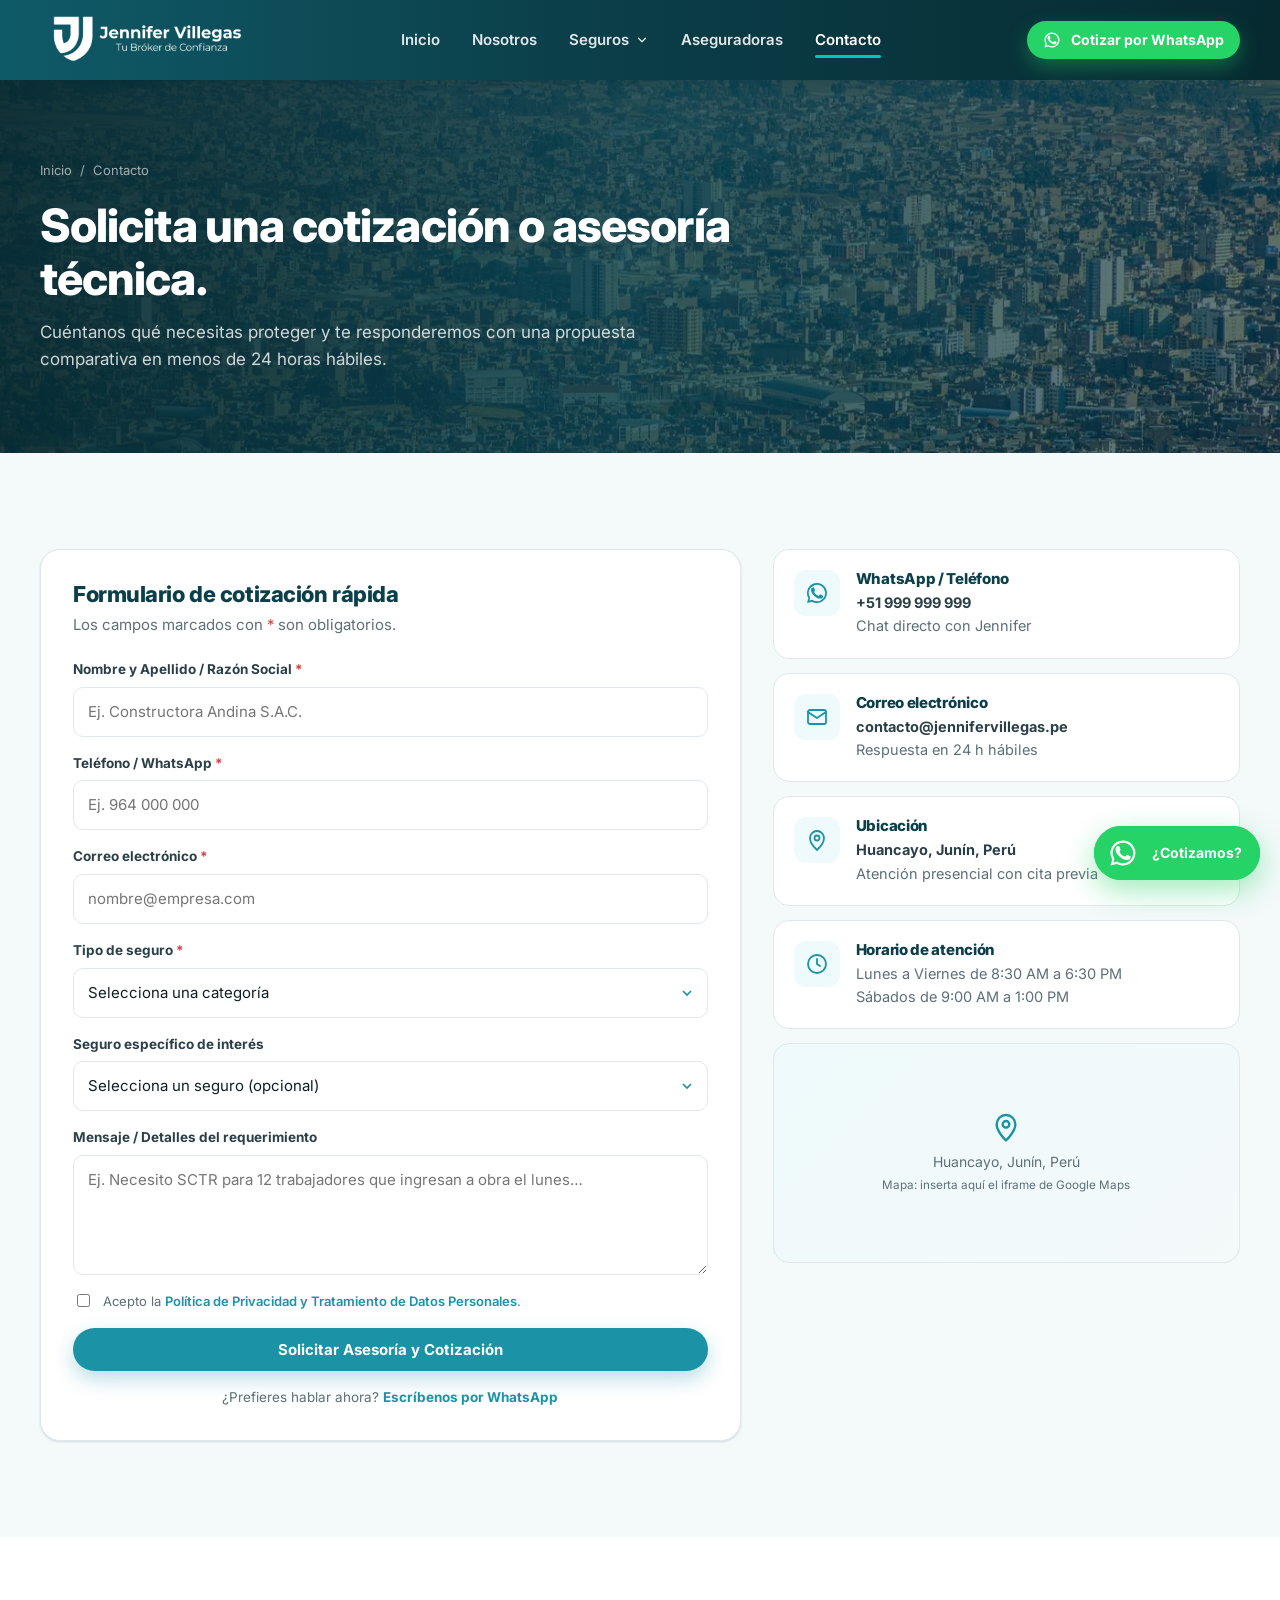
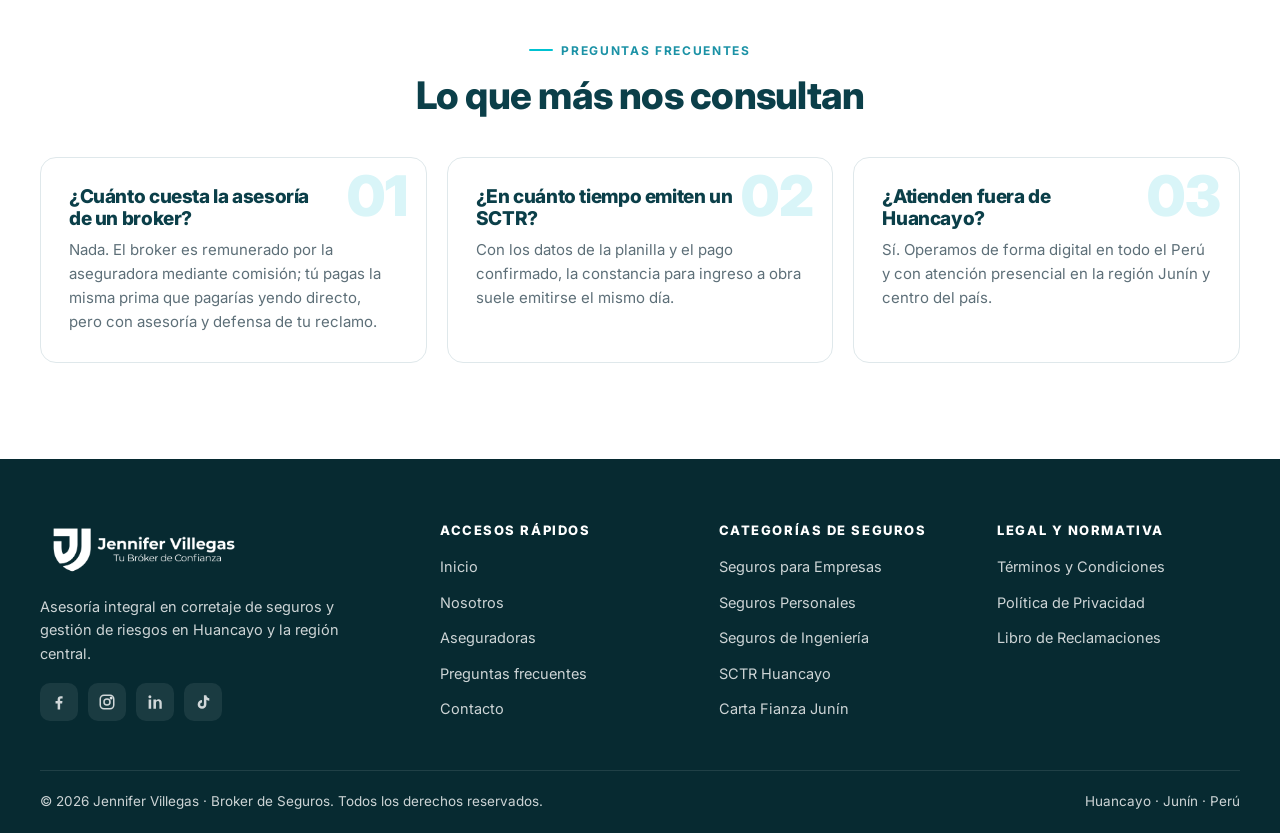
==== commit 90ab18d2: "Agregar fotografías de Perú (Huancayo, Valle del Mantaro, Lima) en hero, encabezados y columnas Imág" ====
--- a/contacto.html
+++ b/contacto.html
@@ -138,7 +138,7 @@
 </div>
 
 <main>
-<section class="page-hero">
+<section class="page-hero page-hero--contacto">
   <div class="container">
     <div class="crumbs"><a href="index.html">Inicio</a><span>/</span><span>Contacto</span></div>
     <h1>Solicita una cotización o asesoría técnica.</h1>
--- a/assets/css/styles.css
+++ b/assets/css/styles.css
@@ -197,8 +197,10 @@
 /* ---------- Hero principal ---------- */
 .hero {
   position: relative; overflow: hidden; color: #fff;
-  background: radial-gradient(1200px 600px at 85% 10%, rgba(0, 194, 209, .35), transparent 60%),
-              linear-gradient(135deg, var(--teal-900) 0%, var(--teal-950) 60%, #04191e 100%);
+  background-color: var(--teal-950);
+  background-image: linear-gradient(100deg, rgba(7, 42, 49, .94) 0%, rgba(11, 63, 73, .86) 45%, rgba(7, 42, 49, .72) 100%),
+                    url('../img/fotos/hero-huancayo.webp');
+  background-size: cover; background-position: center;
 }
 .hero::before {
   content: ''; position: absolute; inset: 0; pointer-events: none;
@@ -226,12 +228,7 @@
 /* Tarjeta de cotización rápida en el hero */
 .quick {
   background: #fff; color: var(--ink); border-radius: 20px; padding: 28px; box-shadow: var(--shadow-lg);
-  position: relative;
-}
-.quick::before {
-  content: ''; position: absolute; inset: -1px; border-radius: 21px; z-index: -1;
-  background: linear-gradient(135deg, var(--cyan-400), transparent 50%, var(--teal-500));
-  opacity: .7;
+  position: relative; border: 1px solid rgba(255, 255, 255, .6);
 }
 .quick h3 { font-size: 18px; color: var(--teal-900); }
 .quick p { color: var(--muted); font-size: 14px; margin-top: 4px; }
@@ -283,12 +280,16 @@
 .solcol:hover { box-shadow: var(--shadow-md); }
 .solcol.is-highlight { box-shadow: 0 0 0 3px var(--cyan-400), var(--shadow-md); }
 .solcol__head {
-  padding: 24px; color: #fff;
-  background: linear-gradient(135deg, var(--teal-700), var(--teal-900));
-  display: flex; align-items: center; gap: 14px;
-}
-.solcol:nth-child(2) .solcol__head { background: linear-gradient(135deg, var(--teal-600), var(--teal-800)); }
-.solcol:nth-child(3) .solcol__head { background: linear-gradient(135deg, var(--teal-800), var(--teal-950)); }
+  padding: 28px 24px; min-height: 150px; color: #fff;
+  background-color: var(--teal-900);
+  background-image: linear-gradient(180deg, rgba(11, 63, 73, .55) 0%, rgba(7, 42, 49, .92) 100%), var(--bg, none);
+  background-size: cover; background-position: center;
+  display: flex; align-items: flex-end; gap: 14px;
+  transition: background-size .4s;
+}
+.solcol__head--empresas { --bg: url('../img/fotos/cat-empresas.webp'); background-position: left center; }
+.solcol__head--personales { --bg: url('../img/fotos/cat-personales.webp'); }
+.solcol__head--ingenieria { --bg: url('../img/fotos/cat-ingenieria.webp'); }
 .solcol__head svg { width: 32px; height: 32px; color: var(--cyan-400); flex: none; }
 .solcol__head h3 { font-size: 16px; letter-spacing: .08em; text-transform: uppercase; }
 .solcol__head small { display: block; font-weight: 500; font-size: 13px; opacity: .8; letter-spacing: 0; text-transform: none; margin-top: 2px; }
@@ -351,10 +352,14 @@
 
 /* ---------- Hero interno ---------- */
 .page-hero {
-  color: #fff; padding: clamp(48px, 7vw, 80px) 0;
-  background: radial-gradient(800px 400px at 90% 0%, rgba(0, 194, 209, .3), transparent 60%),
-              linear-gradient(135deg, var(--teal-900), var(--teal-950));
-}
+  color: #fff; padding: clamp(48px, 7vw, 80px) 0; position: relative;
+  background-color: var(--teal-950);
+  background-image: linear-gradient(100deg, rgba(7, 42, 49, .94) 0%, rgba(11, 63, 73, .82) 50%, rgba(7, 42, 49, .6) 100%), var(--bg, none);
+  background-size: cover; background-position: center;
+}
+.page-hero--nosotros { --bg: url('../img/fotos/nosotros-mantaro.webp'); }
+.page-hero--seguros { --bg: url('../img/fotos/seguros-obra.webp'); }
+.page-hero--contacto { --bg: url('../img/fotos/contacto-huancayo.webp'); }
 .page-hero h1 { font-size: clamp(30px, 4.4vw, 46px); max-width: 760px; }
 .page-hero p { margin-top: 14px; max-width: 640px; color: rgba(255, 255, 255, .8); font-size: 17px; }
 .crumbs { display: flex; gap: 8px; font-size: 13px; color: rgba(255, 255, 255, .6); margin-bottom: 18px; }
@@ -365,11 +370,20 @@
 .about__text p { color: var(--ink-2); font-size: 17px; }
 .about__text p + p { margin-top: 14px; }
 .about__visual { position: relative; }
+.about__photo {
+  position: relative; border-radius: 24px; overflow: hidden; box-shadow: var(--shadow-lg); aspect-ratio: 4 / 3; background: var(--teal-900);
+}
+.about__photo img { width: 100%; height: 100%; object-fit: cover; }
+.about__photo figcaption {
+  position: absolute; left: 16px; top: 16px; padding: 8px 14px; border-radius: var(--radius-pill);
+  background: rgba(7, 42, 49, .75); color: #fff; font-size: 12.5px; font-weight: 600; backdrop-filter: blur(4px);
+  display: inline-flex; align-items: center; gap: 6px;
+}
+.about__photo figcaption svg { width: 14px; height: 14px; color: var(--cyan-400); }
 .about__card {
-  background: linear-gradient(135deg, var(--teal-800), var(--teal-950)); color: #fff; border-radius: 24px; padding: 36px;
-  display: grid; gap: 20px; box-shadow: var(--shadow-lg);
-}
-.about__card img { width: 180px; margin: 0 auto; }
+  background: linear-gradient(135deg, var(--teal-800), var(--teal-950)); color: #fff; border-radius: 20px; padding: 20px;
+  box-shadow: var(--shadow-lg); margin: -48px 20px 0; position: relative;
+}
 .stats { display: grid; grid-template-columns: repeat(3, 1fr); gap: 12px; }
 .stat { text-align: center; padding: 16px 8px; background: rgba(255, 255, 255, .08); border-radius: 14px; }
 .stat strong { display: block; font-size: 24px; color: var(--cyan-400); }
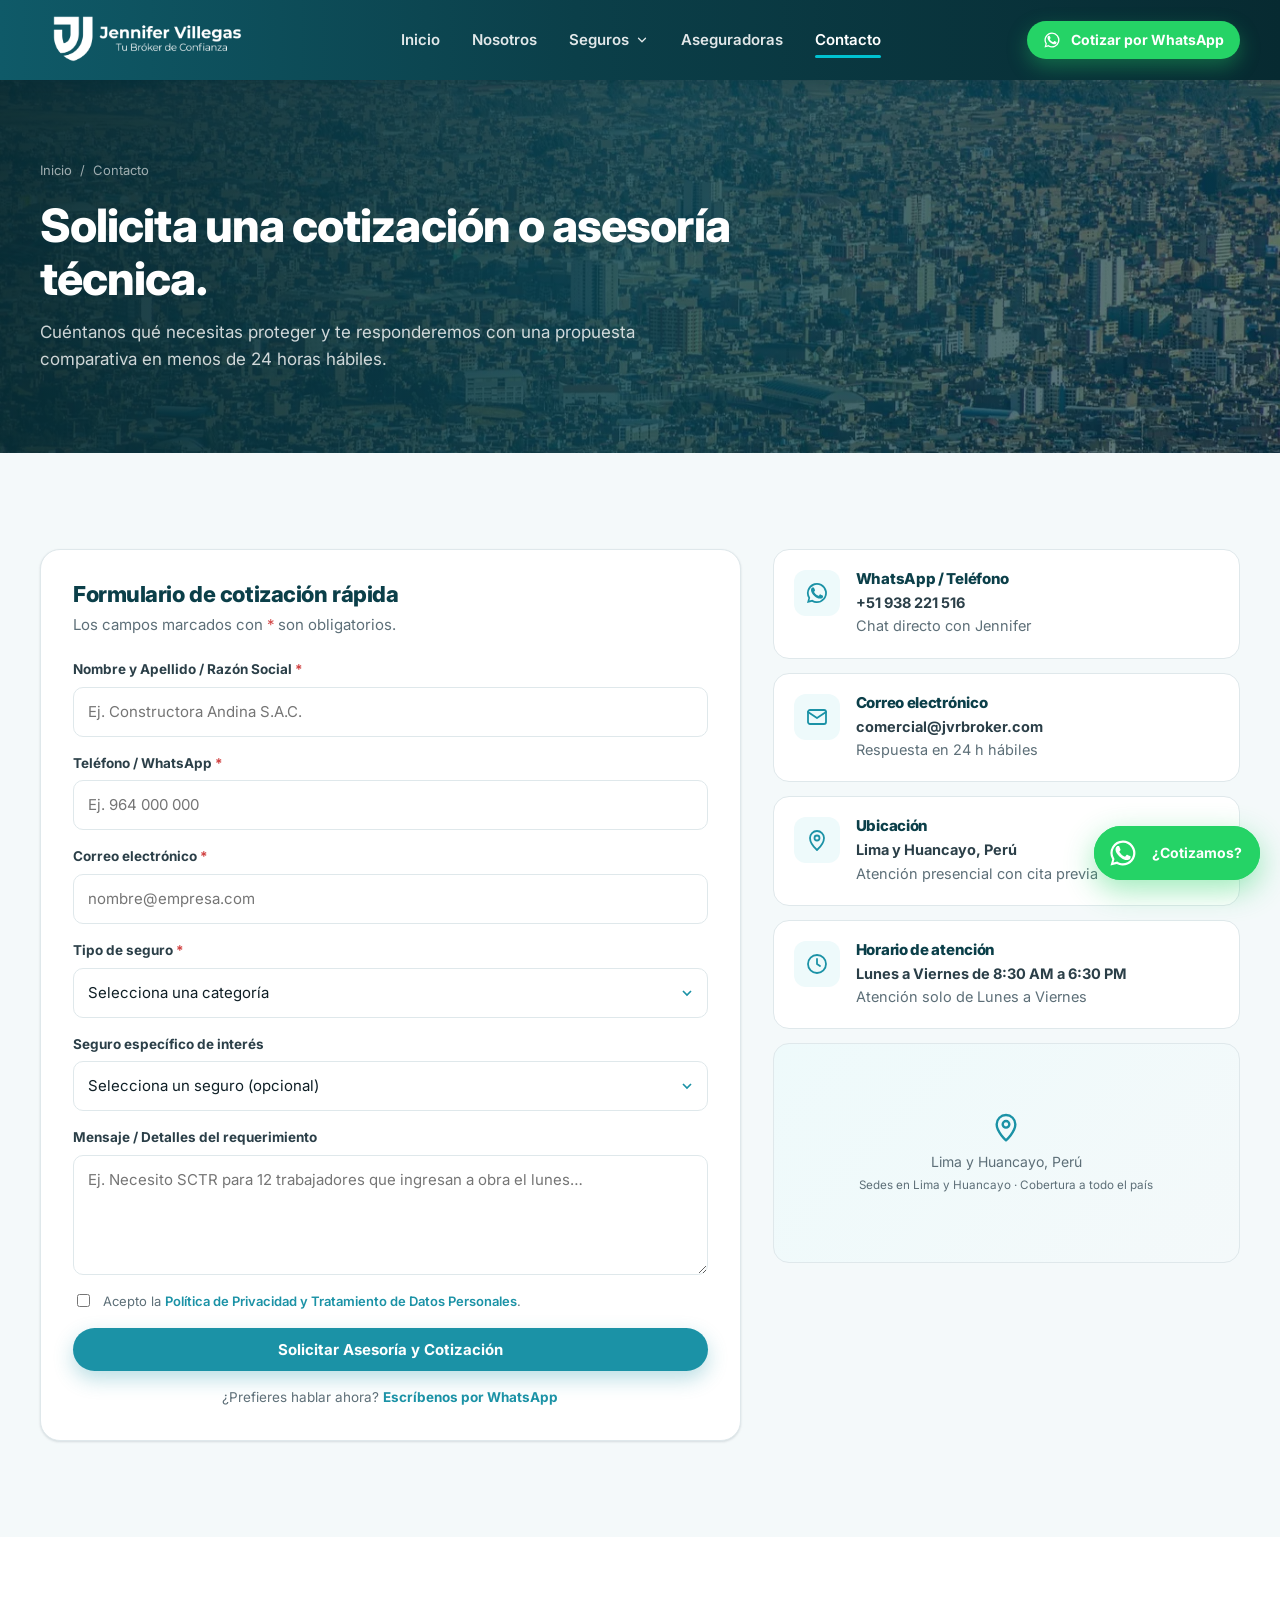
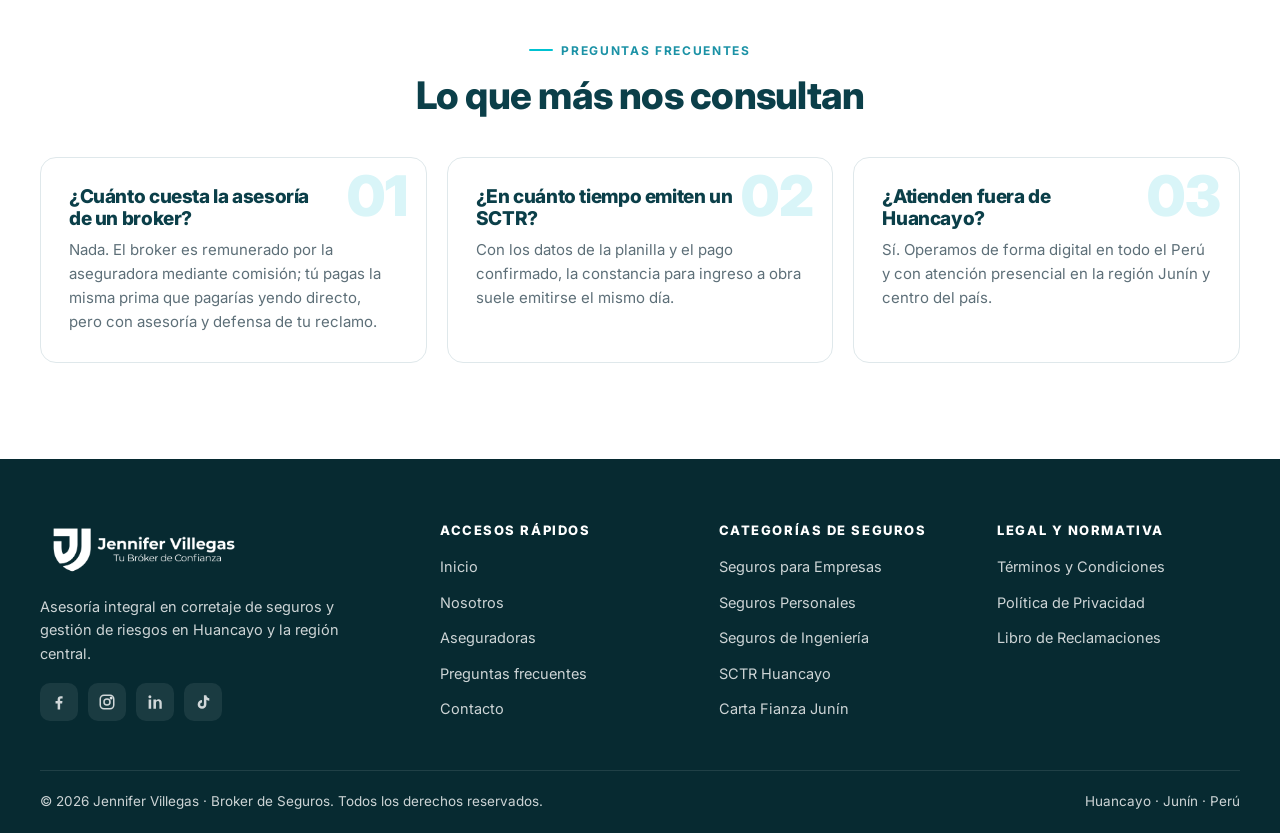
==== commit 791e7e84: "actualizar mejores" ====
--- a/contacto.html
+++ b/contacto.html
@@ -26,11 +26,10 @@
     "name": "Jennifer Villegas · Broker de Seguros",
     "description": "Broker de seguros independiente en Huancayo. SCTR, Vida Ley, Carta Fianza, EPS, seguro vehicular, SOAT y seguros de ingeniería.",
     "image": "assets/img/logo-cuadrado.png",
-    "address": { "@type": "PostalAddress", "addressLocality": "Huancayo", "addressRegion": "Junín", "addressCountry": "PE" },
+    "address": { "@type": "PostalAddress", "addressLocality": "Lima y Huancayo", "addressCountry": "PE" },
     "areaServed": "Perú",
     "openingHoursSpecification": [
-      { "@type": "OpeningHoursSpecification", "dayOfWeek": ["Monday","Tuesday","Wednesday","Thursday","Friday"], "opens": "08:30", "closes": "18:30" },
-      { "@type": "OpeningHoursSpecification", "dayOfWeek": "Saturday", "opens": "09:00", "closes": "13:00" }
+      { "@type": "OpeningHoursSpecification", "dayOfWeek": ["Monday","Tuesday","Wednesday","Thursday","Friday"], "opens": "08:30", "closes": "18:30" }
     ]
   }
   </script>
@@ -220,11 +219,11 @@
         </div>
         <div class="info-card">
           <div class="info-card__icon"><span data-icon="clock"></span></div>
-          <div><h3>Horario de atención</h3><p>Lunes a Viernes de 8:30 AM a 6:30 PM<br>Sábados de 9:00 AM a 1:00 PM</p></div>
+          <div><h3>Horario de atención</h3><p><strong data-text="hours">Lunes a Viernes de 8:30 AM a 6:30 PM</strong><br>Atención solo de Lunes a Viernes</p></div>
         </div>
         <div class="map-placeholder">
           <!-- Reemplaza este bloque por el iframe de Google Maps de la oficina -->
-          <div><span data-icon="pin" style="display:block;width:32px;height:32px;margin:0 auto 8px;color:var(--teal-600)"></span>Huancayo, Junín, Perú<br><small>Mapa: inserta aquí el iframe de Google Maps</small></div>
+          <div><span data-icon="pin" style="display:block;width:32px;height:32px;margin:0 auto 8px;color:var(--teal-600)"></span>Lima y Huancayo, Perú<br><small>Sedes en Lima y Huancayo · Cobertura a todo el país</small></div>
         </div>
       </div>
     </div>
